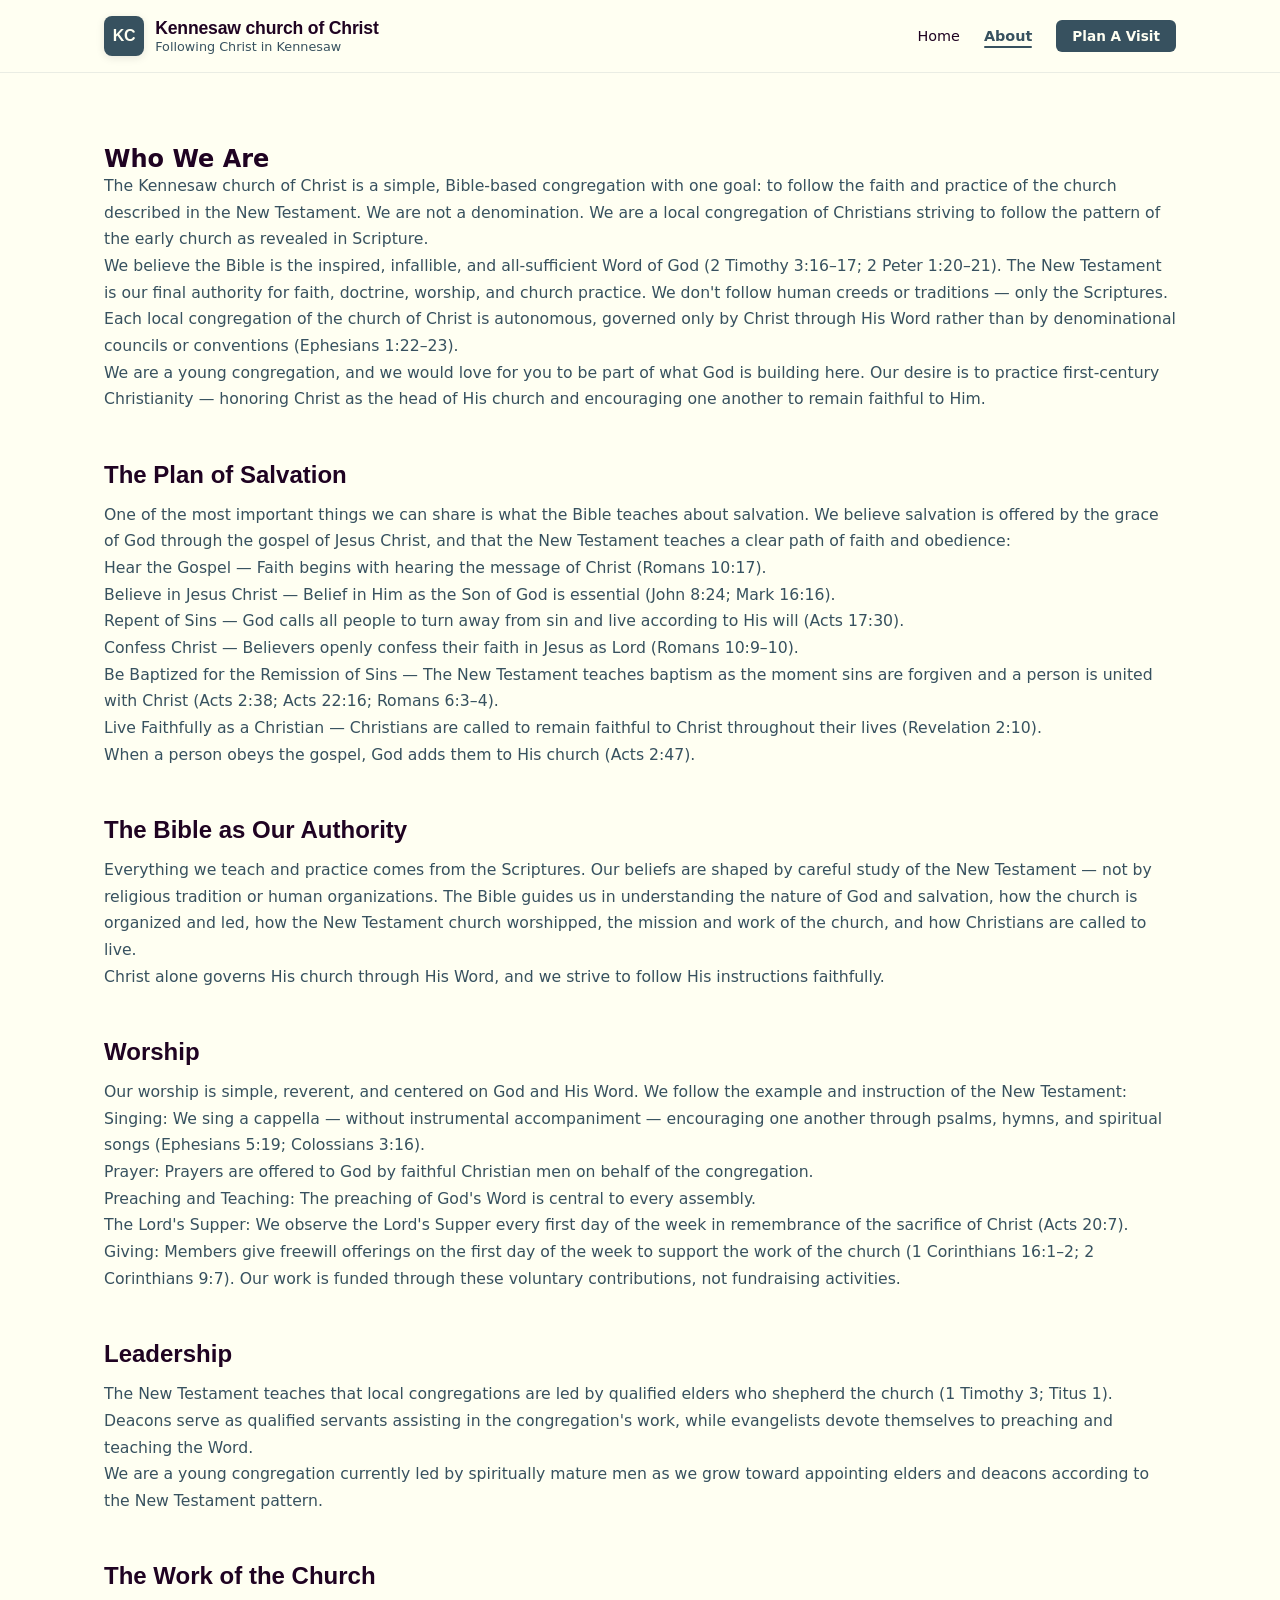
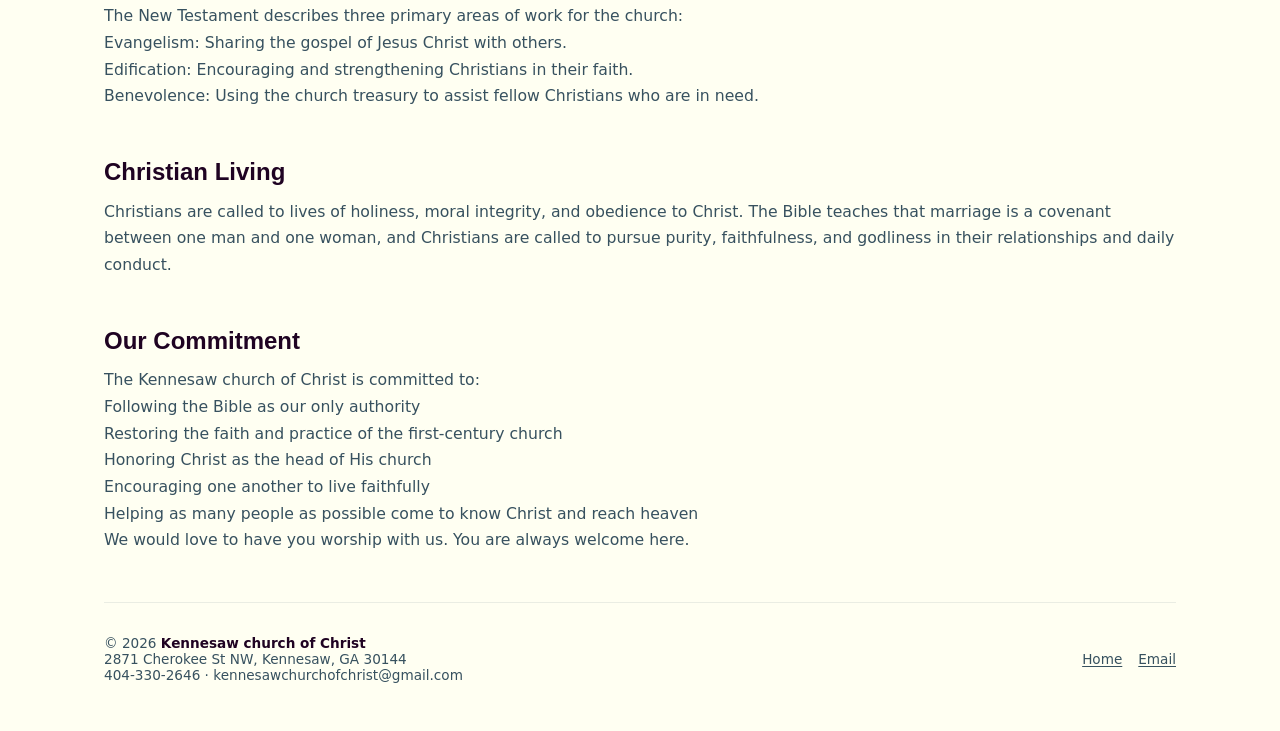
==== about.html @ b1e1a07c "updated church website" ====
<!DOCTYPE html>
<html lang="en">
  <head>
    <meta charset="UTF-8" />
    <meta name="viewport" content="width=device-width, initial-scale=1.0" />
    <title>About &mdash; Kennesaw church of Christ</title>
    <link rel="preconnect" href="https://fonts.googleapis.com" />
    <link rel="preconnect" href="https://fonts.gstatic.com" crossorigin />
    <link
      href="https://fonts.googleapis.com/css2?family=Lora:wght@400;600&family=Source+Sans+3:wght@300;400;600&display=swap"
      rel="stylesheet"
    />
    <link rel="stylesheet" href="style.css" />
  </head>
  <body>
    <header>
      <div class="nav" role="navigation" aria-label="Main navigation">
        <a href="index.html" class="brand">
          <div class="brand-mark" aria-hidden="true">
            <span>KC</span>
          </div>
          <div class="brand-text">
            <span class="brand-name">Kennesaw church of Christ</span>
            <span class="brand-subtitle">Following Christ in Kennesaw</span>
          </div>
        </a>
        <nav>
          <ul>
            <li><a href="index.html">Home</a></li>
            <li><a href="about.html" aria-current="page">About</a></li>
            <li>
              <a href="index.html#service" class="nav-cta">Plan A Visit</a>
            </li>
          </ul>
        </nav>
      </div>
    </header>

    <div class="page">
      <main>
        <section class="section" aria-labelledby="who-we-are">
          <h1 id="who-we-are">Who We Are</h1>
          <p>
            The Kennesaw church of Christ is a simple, Bible-based congregation with one goal: to
            follow the faith and practice of the church described in the New Testament. We are not
            a denomination. We are a local congregation of Christians striving to follow the
            pattern of the early church as revealed in Scripture.
          </p>
          <p>
            We believe the Bible is the inspired, infallible, and all-sufficient Word of God (2
            Timothy 3:16–17; 2 Peter 1:20–21). The New Testament is our final authority for faith,
            doctrine, worship, and church practice. We don't follow human creeds or traditions —
            only the Scriptures.
          </p>
          <p>
            Each local congregation of the church of Christ is autonomous, governed only by Christ
            through His Word rather than by denominational councils or conventions (Ephesians
            1:22–23).
          </p>
          <p>
            We are a young congregation, and we would love for you to be part of what God is
            building here. Our desire is to practice first-century Christianity — honoring Christ
            as the head of His church and encouraging one another to remain faithful to Him.
          </p>
        </section>

        <section class="section" aria-labelledby="plan-of-salvation">
          <h2 id="plan-of-salvation">The Plan of Salvation</h2>
          <p>
            One of the most important things we can share is what the Bible teaches about
            salvation. We believe salvation is offered by the grace of God through the gospel of
            Jesus Christ, and that the New Testament teaches a clear path of faith and obedience:
          </p>
          <p>
            Hear the Gospel — Faith begins with hearing the message of Christ (Romans 10:17).
          </p>
          <p>
            Believe in Jesus Christ — Belief in Him as the Son of God is essential (John 8:24; Mark
            16:16).
          </p>
          <p>
            Repent of Sins — God calls all people to turn away from sin and live according to His
            will (Acts 17:30).
          </p>
          <p>
            Confess Christ — Believers openly confess their faith in Jesus as Lord (Romans 10:9–10).
          </p>
          <p>
            Be Baptized for the Remission of Sins — The New Testament teaches baptism as the moment
            sins are forgiven and a person is united with Christ (Acts 2:38; Acts 22:16; Romans
            6:3–4).
          </p>
          <p>
            Live Faithfully as a Christian — Christians are called to remain faithful to Christ
            throughout their lives (Revelation 2:10).
          </p>
          <p>When a person obeys the gospel, God adds them to His church (Acts 2:47).</p>
        </section>

        <section class="section" aria-labelledby="bible-authority">
          <h2 id="bible-authority">The Bible as Our Authority</h2>
          <p>
            Everything we teach and practice comes from the Scriptures. Our beliefs are shaped by
            careful study of the New Testament — not by religious tradition or human organizations.
            The Bible guides us in understanding the nature of God and salvation, how the church is
            organized and led, how the New Testament church worshipped, the mission and work of the
            church, and how Christians are called to live.
          </p>
          <p>
            Christ alone governs His church through His Word, and we strive to follow His
            instructions faithfully.
          </p>
        </section>

        <section class="section" aria-labelledby="worship">
          <h2 id="worship">Worship</h2>
          <p>
            Our worship is simple, reverent, and centered on God and His Word. We follow the
            example and instruction of the New Testament:
          </p>
          <p>
            Singing: We sing a cappella — without instrumental accompaniment — encouraging one
            another through psalms, hymns, and spiritual songs (Ephesians 5:19; Colossians 3:16).
          </p>
          <p>
            Prayer: Prayers are offered to God by faithful Christian men on behalf of the
            congregation.
          </p>
          <p>Preaching and Teaching: The preaching of God's Word is central to every assembly.</p>
          <p>
            The Lord's Supper: We observe the Lord's Supper every first day of the week in
            remembrance of the sacrifice of Christ (Acts 20:7).
          </p>
          <p>
            Giving: Members give freewill offerings on the first day of the week to support the
            work of the church (1 Corinthians 16:1–2; 2 Corinthians 9:7). Our work is funded through
            these voluntary contributions, not fundraising activities.
          </p>
        </section>

        <section class="section" aria-labelledby="leadership">
          <h2 id="leadership">Leadership</h2>
          <p>
            The New Testament teaches that local congregations are led by qualified elders who
            shepherd the church (1 Timothy 3; Titus 1). Deacons serve as qualified servants
            assisting in the congregation's work, while evangelists devote themselves to preaching
            and teaching the Word.
          </p>
          <p>
            We are a young congregation currently led by spiritually mature men as we grow toward
            appointing elders and deacons according to the New Testament pattern.
          </p>
        </section>

        <section class="section" aria-labelledby="work-of-the-church">
          <h2 id="work-of-the-church">The Work of the Church</h2>
          <p>The New Testament describes three primary areas of work for the church:</p>
          <p>Evangelism: Sharing the gospel of Jesus Christ with others.</p>
          <p>Edification: Encouraging and strengthening Christians in their faith.</p>
          <p>Benevolence: Using the church treasury to assist fellow Christians who are in need.</p>
        </section>

        <section class="section" aria-labelledby="christian-living">
          <h2 id="christian-living">Christian Living</h2>
          <p>
            Christians are called to lives of holiness, moral integrity, and obedience to Christ.
            The Bible teaches that marriage is a covenant between one man and one woman, and
            Christians are called to pursue purity, faithfulness, and godliness in their
            relationships and daily conduct.
          </p>
        </section>

        <section class="section" aria-labelledby="commitment">
          <h2 id="commitment">Our Commitment</h2>
          <p>The Kennesaw church of Christ is committed to:</p>
          <p>Following the Bible as our only authority</p>
          <p>Restoring the faith and practice of the first-century church</p>
          <p>Honoring Christ as the head of His church</p>
          <p>Encouraging one another to live faithfully</p>
          <p>Helping as many people as possible come to know Christ and reach heaven</p>
          <p>We would love to have you worship with us. You are always welcome here.</p>
        </section>
      </main>

      <footer class="footer">
        <span>
          &copy; <span id="year"></span> <strong>Kennesaw church of Christ</strong><br />
          2871 Cherokee St NW, Kennesaw, GA 30144<br />
          404-330-2646 &middot; <a href="mailto:kennesawchurchofchrist@gmail.com">kennesawchurchofchrist@gmail.com</a>
        </span>
        <div class="footer-links">
          <a href="index.html">Home</a>
          <a href="mailto:kennesawchurchofchrist@gmail.com">Email</a>
        </div>
      </footer>
    </div>

    <script>
      document.getElementById("year").textContent = new Date().getFullYear();
    </script>
  </body>
</html>
---- style.css ----
:root {
  --bg-primary: #FFFFF2;
  --bg-secondary: #37515F;
  --accent-dark: #1F0322;
  --accent-bright: #FCA311;
  --text-main: #1F0322;
  --text-muted: #37515F;
  --text-light: #FFFFF2;
}

* {
  box-sizing: border-box;
  margin: 0;
  padding: 0;
}

body {
  font-family: "Inter", "Helvetica Neue", system-ui, -apple-system, BlinkMacSystemFont, "Segoe UI", sans-serif;
  background: var(--bg-primary);
  color: var(--text-main);
  min-height: 100vh;
  display: flex;
  flex-direction: column;
}

a {
  color: inherit;
  text-decoration: none;
}

.page {
  max-width: 1120px;
  margin: 0 auto;
  padding: 1.5rem 1.5rem 3rem;
  flex: 1;
  display: flex;
  flex-direction: column;
}

header {
  position: sticky;
  top: 0;
  z-index: 10;
  background: rgba(255, 255, 242, 0.95);
  backdrop-filter: blur(10px);
  border-bottom: 1px solid rgba(55, 81, 95, 0.1);
}

.nav {
  max-width: 1120px;
  margin: 0 auto;
  padding: 1rem 1.5rem;
  display: flex;
  align-items: center;
  justify-content: space-between;
  gap: 1.5rem;
}

.brand {
  display: flex;
  align-items: center;
  gap: 0.7rem;
}

.brand-mark {
  width: 40px;
  height: 40px;
  border-radius: 8px;
  background: var(--bg-secondary);
  display: flex;
  align-items: center;
  justify-content: center;
  box-shadow: 0 2px 8px rgba(31, 3, 34, 0.1);
}

.brand-mark span {
  font-family: "Inter", sans-serif;
  font-weight: 700;
  font-size: 1rem;
  color: var(--text-light);
  letter-spacing: -0.02em;
}

.brand-text {
  display: flex;
  flex-direction: column;
}

.brand-name {
  font-family: "Inter", sans-serif;
  font-size: 1.1rem;
  font-weight: 600;
  letter-spacing: -0.01em;
}

.brand-subtitle {
  font-size: 0.8rem;
  font-weight: 400;
  color: var(--text-muted);
}

nav ul {
  display: flex;
  align-items: center;
  gap: 1.5rem;
  list-style: none;
  font-size: 0.9rem;
  font-weight: 500;
}

nav a {
  position: relative;
  padding-bottom: 0.15rem;
}

nav a::after {
  content: "";
  position: absolute;
  left: 0;
  bottom: -2px;
  width: 0;
  height: 2px;
  background: var(--bg-secondary);
  border-radius: 2px;
  transition: width 0.2s ease-out;
}

nav a:hover::after,
nav a:focus-visible::after,
nav a[aria-current="page"]::after {
  width: 100%;
}

nav a[aria-current="page"] {
  color: var(--bg-secondary);
  font-weight: 600;
}

.nav-cta {
  padding: 0.5rem 1rem;
  border-radius: 6px;
  background: var(--bg-secondary);
  color: var(--text-light);
  font-size: 0.85rem;
  font-weight: 600;
  transition: all 0.2s ease;
}

.nav-cta:hover {
  background: var(--accent-dark);
  transform: translateY(-1px);
}

main {
  flex: 1;
}

/* Full viewport sections */
.full-viewport {
  min-height: 90vh;
  display: flex;
  align-items: center;
  justify-content: center;
  padding: 2rem 0;
}

.hero {
  display: grid;
  grid-template-columns: minmax(0, 3fr) minmax(0, 2fr);
  gap: 2.5rem;
  align-items: center;
  max-width: 1120px;
  margin: 0 auto;
  padding: 0 1.5rem;
  width: 100%;
}

.hero-content h1 {
  font-family: "Inter", sans-serif;
  font-size: clamp(2.2rem, 4vw, 2.8rem);
  font-weight: 700;
  line-height: 1.1;
  margin-bottom: 1rem;
  color: var(--text-main);
}

.hero-tagline {
  font-size: 1.1rem;
  color: var(--text-muted);
  margin-bottom: 2rem;
}

/* Hero quick info */
.hero-quick-info {
  display: flex;
  gap: 2rem;
  margin-bottom: 2rem;
}

.quick-info-item {
  display: flex;
  align-items: center;
  gap: 0.5rem;
  font-size: 0.95rem;
  color: var(--text-muted);
}

.quick-icon {
  font-size: 1.2rem;
}

/* Scroll indicator */
.scroll-indicator {
  display: flex;
  justify-content: center;
  margin-top: 2rem;
}

.scroll-arrow {
  width: 24px;
  height: 24px;
  border-right: 2px solid var(--text-muted);
  border-bottom: 2px solid var(--text-muted);
  transform: rotate(45deg);
  animation: bounce 2s infinite;
}

@keyframes bounce {
  0%, 20%, 50%, 80%, 100% {
    transform: rotate(45deg) translateY(0);
  }
  40% {
    transform: rotate(45deg) translateY(-10px);
  }
  60% {
    transform: rotate(45deg) translateY(-5px);
  }
}

.hero-button {
  display: inline-flex;
  align-items: center;
  justify-content: center;
  padding: 0.8rem 1.5rem;
  border-radius: 6px;
  border: none;
  background: var(--accent-bright);
  color: var(--text-main);
  font-weight: 600;
  font-size: 0.9rem;
  cursor: pointer;
  transition: all 0.2s ease;
}

.hero-button:hover {
  background: var(--bg-secondary);
  color: var(--text-light);
  transform: translateY(-1px);
}

.hero-side {
  background: var(--bg-secondary);
  border-radius: 12px;
  padding: 2rem;
}

.hero-side p {
  font-size: 0.95rem;
  color: var(--text-light);
  line-height: 1.6;
}

.section {
  margin-top: 3rem;
}

.section h2 {
  font-family: "Inter", sans-serif;
  font-size: 1.5rem;
  font-weight: 600;
  margin-bottom: 0.8rem;
  color: var(--text-main);
}

.section p {
  font-size: 0.98rem;
  color: var(--text-muted);
  line-height: 1.7;
}

.service-card {
  margin-top: 1.5rem;
  padding: 1.5rem;
  border-radius: 12px;
  background: var(--bg-secondary);
  border: 1px solid rgba(55, 81, 95, 0.2);
  display: grid;
  grid-template-columns: repeat(auto-fit, minmax(200px, 1fr));
  gap: 1.5rem;
  transition: all 0.2s ease;
}

.service-card:hover {
  transform: translateY(-2px);
  box-shadow: 0 4px 12px rgba(31, 3, 34, 0.1);
}

.service-item-label {
  font-size: 0.8rem;
  font-weight: 500;
  color: var(--text-light);
  margin-bottom: 0.3rem;
}

.service-item-main {
  font-weight: 600;
  color: var(--text-light);
}

.service-item-sub {
  font-size: 0.85rem;
  color: var(--text-light);
  opacity: 0.9;
  margin-top: 0.2rem;
  font-style: italic;
}

.map-wrapper {
  margin-top: 1rem;
  border-radius: 12px;
  overflow: hidden;
  border: 1px solid rgba(55, 81, 95, 0.2);
  background: var(--bg-primary);
  box-shadow: 0 4px 12px rgba(31, 3, 34, 0.08);
  position: relative;
  z-index: 1;
}

.map-wrapper #map {
  width: 100%;
  min-height: 260px;
  border-radius: 12px;
}

/* Custom marker styling */
.custom-marker {
  background: transparent !important;
  border: none !important;
}

/* Make map tiles lighter for minimal appearance */
.leaflet-tile-pane {
  filter: brightness(1.1) contrast(0.9);
}

/* Hide unnecessary map controls for cleaner look */
.leaflet-control-zoom {
  border: 1px solid rgba(55, 81, 95, 0.2) !important;
  border-radius: 6px !important;
}

.leaflet-control-zoom a {
  background: var(--bg-primary) !important;
  color: var(--text-main) !important;
  border-bottom: 1px solid rgba(55, 81, 95, 0.2) !important;
}

.leaflet-control-zoom a:last-child {
  border-bottom: none !important;
}

/* Map CTA section */
.map-cta-section {
  display: flex;
  justify-content: center;
  padding: 2rem 0;
  margin-top: -1rem;
}

.maps-button {
  display: inline-flex;
  align-items: center;
  justify-content: center;
  padding: 0.8rem 1.5rem;
  border-radius: 8px;
  background: var(--bg-secondary);
  color: var(--text-light);
  text-decoration: none;
  font-weight: 600;
  font-size: 0.95rem;
  transition: all 0.3s ease;
  gap: 0.5rem;
  box-shadow: 0 2px 8px rgba(55, 81, 95, 0.2);
}

.maps-button:hover {
  background: var(--accent-dark);
  transform: translateY(-2px);
  color: var(--text-light);
  box-shadow: 0 4px 16px rgba(55, 81, 95, 0.3);
}

.footer {
  border-top: 1px solid rgba(55, 81, 95, 0.1);
  margin-top: 3rem;
  padding-top: 2rem;
  font-size: 0.85rem;
  color: var(--text-muted);
  display: flex;
  flex-wrap: wrap;
  gap: 1rem;
  justify-content: space-between;
  align-items: center;
}

.footer span strong {
  color: var(--text-main);
}

.footer-links {
  display: flex;
  gap: 1rem;
  flex-wrap: wrap;
}

.footer-links a {
  text-decoration: underline;
  text-decoration-thickness: 1px;
  text-underline-offset: 0.18em;
}

@media (max-width: 900px) {
  .hero {
    grid-template-columns: minmax(0, 1fr);
    gap: 2rem;
    text-align: center;
  }

  .hero-side {
    order: -1;
  }

  .full-viewport {
    padding: 1rem 0;
  }

  .hero {
    padding: 0 1rem;
  }

  .hero-quick-info {
    justify-content: center;
    flex-wrap: wrap;
    gap: 1rem;
  }

  .scroll-indicator {
    margin-top: 1rem;
  }
}

@media (max-width: 720px) {
  .nav {
    padding-inline: 1rem;
  }

  .page {
    padding-inline: 1rem;
  }

  nav ul {
    gap: 0.9rem;
    font-size: 0.82rem;
  }
}
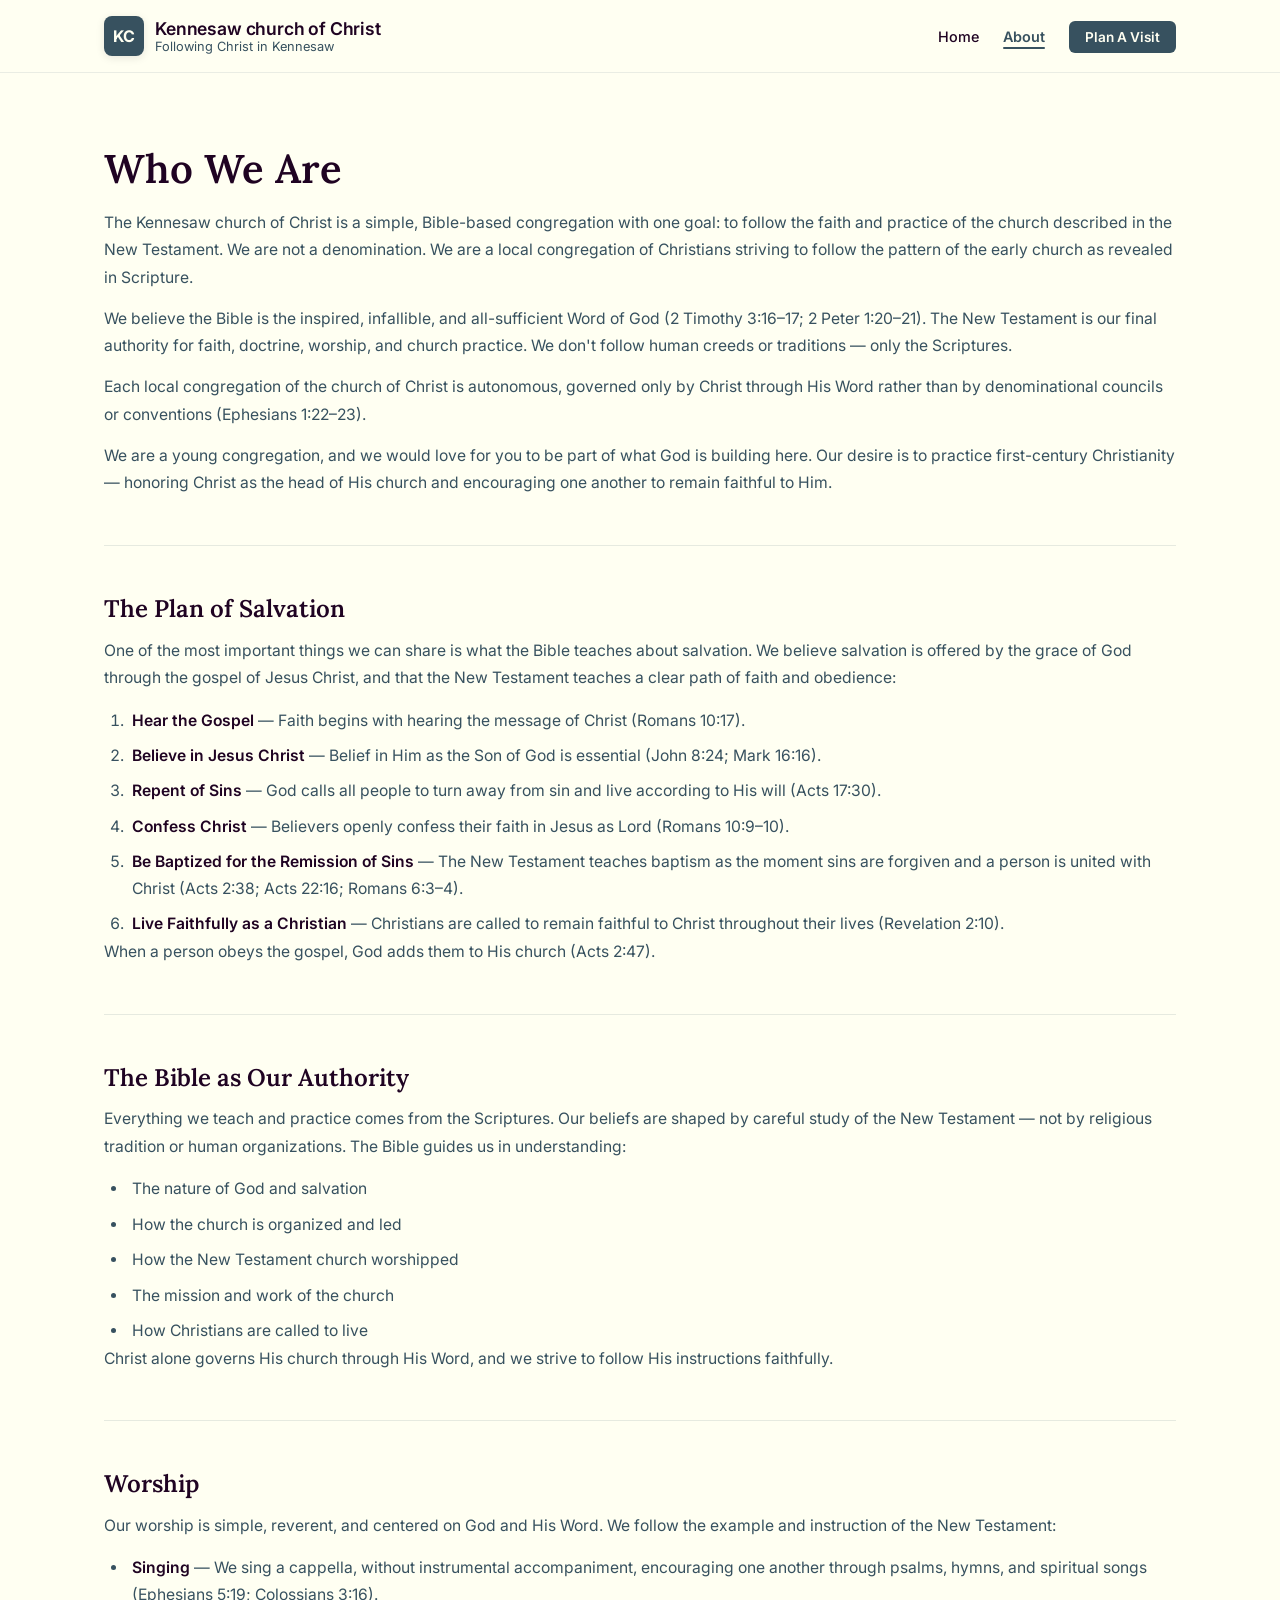
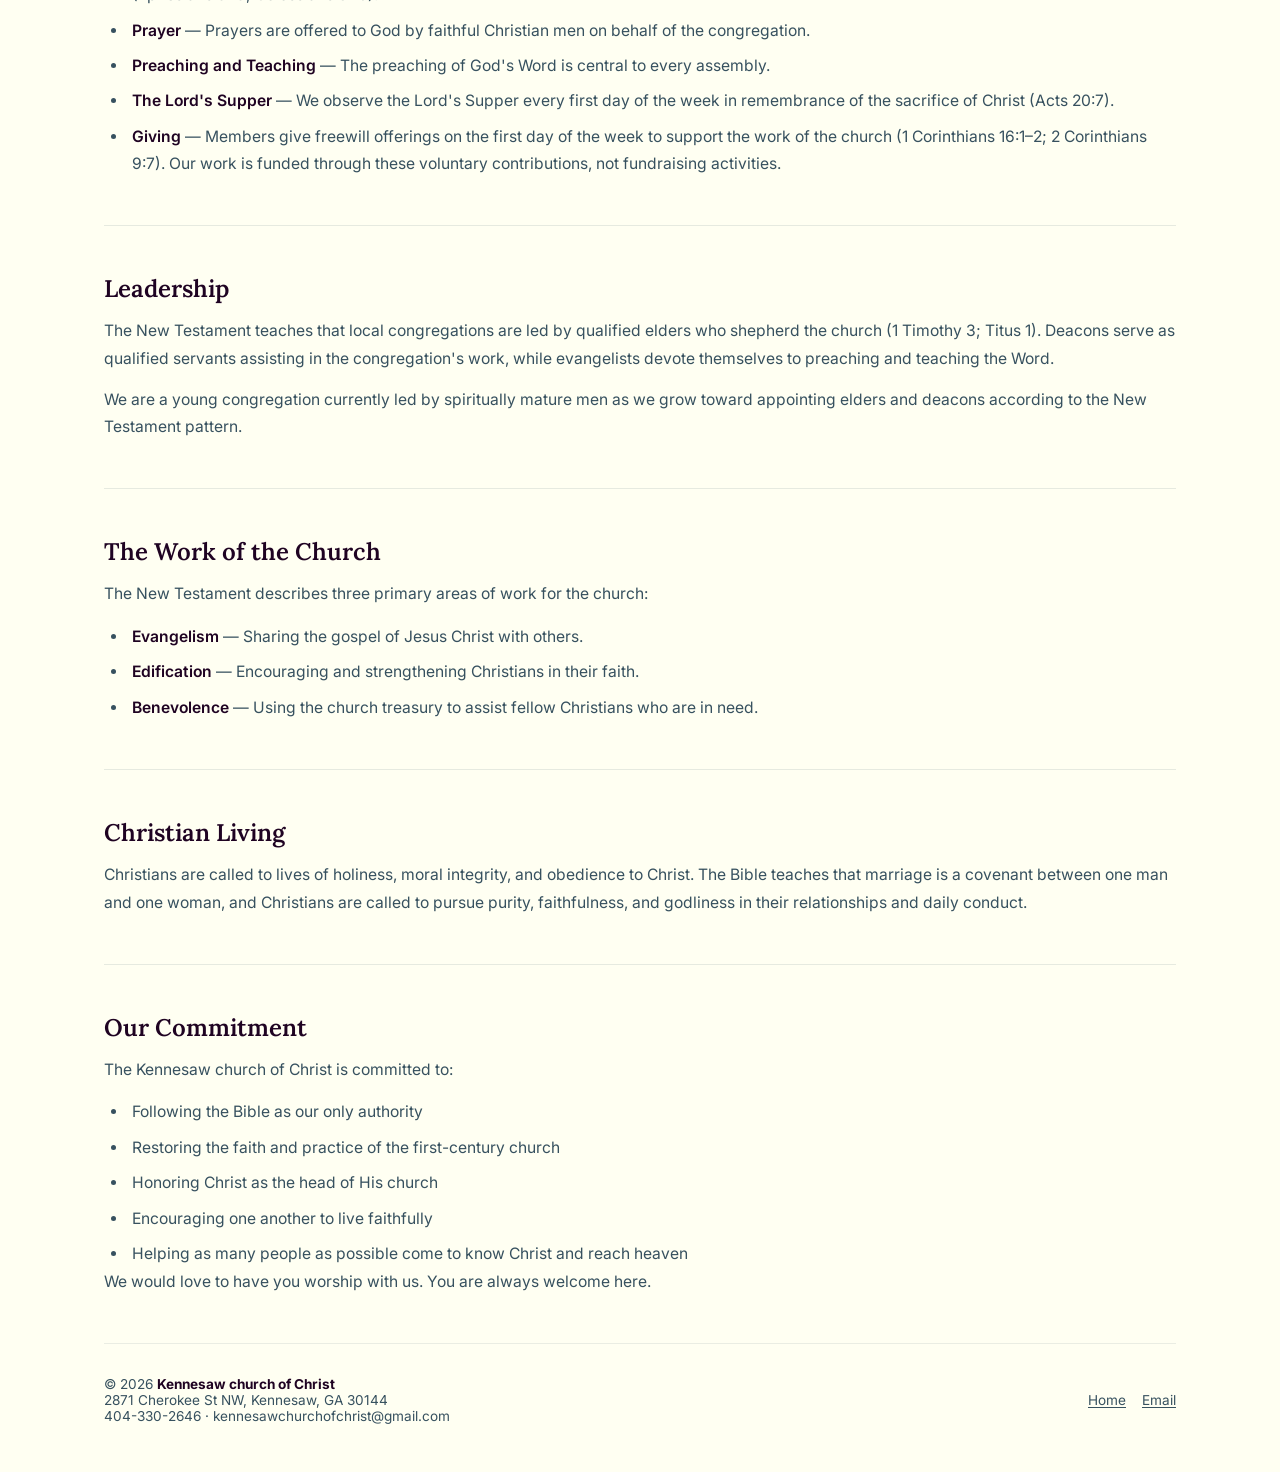
==== commit fbaf8c54: "some design edits" ====
--- a/about.html
+++ b/about.html
@@ -7,7 +7,7 @@
     <link rel="preconnect" href="https://fonts.googleapis.com" />
     <link rel="preconnect" href="https://fonts.gstatic.com" crossorigin />
     <link
-      href="https://fonts.googleapis.com/css2?family=Lora:wght@400;600&family=Source+Sans+3:wght@300;400;600&display=swap"
+      href="https://fonts.googleapis.com/css2?family=Lora:wght@400;600&family=Inter:wght@400;500;600;700&display=swap"
       rel="stylesheet"
     />
     <link rel="stylesheet" href="style.css" />
@@ -35,7 +35,7 @@
         </nav>
       </div>
     </header>
-
+ 
     <div class="page">
       <main>
         <section class="section" aria-labelledby="who-we-are">
@@ -63,7 +63,7 @@
             as the head of His church and encouraging one another to remain faithful to Him.
           </p>
         </section>
-
+ 
         <section class="section" aria-labelledby="plan-of-salvation">
           <h2 id="plan-of-salvation">The Plan of Salvation</h2>
           <p>
@@ -71,73 +71,52 @@
             salvation. We believe salvation is offered by the grace of God through the gospel of
             Jesus Christ, and that the New Testament teaches a clear path of faith and obedience:
           </p>
-          <p>
-            Hear the Gospel — Faith begins with hearing the message of Christ (Romans 10:17).
-          </p>
-          <p>
-            Believe in Jesus Christ — Belief in Him as the Son of God is essential (John 8:24; Mark
-            16:16).
-          </p>
-          <p>
-            Repent of Sins — God calls all people to turn away from sin and live according to His
-            will (Acts 17:30).
-          </p>
-          <p>
-            Confess Christ — Believers openly confess their faith in Jesus as Lord (Romans 10:9–10).
-          </p>
-          <p>
-            Be Baptized for the Remission of Sins — The New Testament teaches baptism as the moment
-            sins are forgiven and a person is united with Christ (Acts 2:38; Acts 22:16; Romans
-            6:3–4).
-          </p>
-          <p>
-            Live Faithfully as a Christian — Christians are called to remain faithful to Christ
-            throughout their lives (Revelation 2:10).
-          </p>
+          <ol>
+            <li><strong>Hear the Gospel</strong> — Faith begins with hearing the message of Christ (Romans 10:17).</li>
+            <li><strong>Believe in Jesus Christ</strong> — Belief in Him as the Son of God is essential (John 8:24; Mark 16:16).</li>
+            <li><strong>Repent of Sins</strong> — God calls all people to turn away from sin and live according to His will (Acts 17:30).</li>
+            <li><strong>Confess Christ</strong> — Believers openly confess their faith in Jesus as Lord (Romans 10:9–10).</li>
+            <li><strong>Be Baptized for the Remission of Sins</strong> — The New Testament teaches baptism as the moment sins are forgiven and a person is united with Christ (Acts 2:38; Acts 22:16; Romans 6:3–4).</li>
+            <li><strong>Live Faithfully as a Christian</strong> — Christians are called to remain faithful to Christ throughout their lives (Revelation 2:10).</li>
+          </ol>
           <p>When a person obeys the gospel, God adds them to His church (Acts 2:47).</p>
         </section>
-
+ 
         <section class="section" aria-labelledby="bible-authority">
           <h2 id="bible-authority">The Bible as Our Authority</h2>
           <p>
             Everything we teach and practice comes from the Scriptures. Our beliefs are shaped by
             careful study of the New Testament — not by religious tradition or human organizations.
-            The Bible guides us in understanding the nature of God and salvation, how the church is
-            organized and led, how the New Testament church worshipped, the mission and work of the
-            church, and how Christians are called to live.
+            The Bible guides us in understanding:
           </p>
+          <ul>
+            <li>The nature of God and salvation</li>
+            <li>How the church is organized and led</li>
+            <li>How the New Testament church worshipped</li>
+            <li>The mission and work of the church</li>
+            <li>How Christians are called to live</li>
+          </ul>
           <p>
             Christ alone governs His church through His Word, and we strive to follow His
             instructions faithfully.
           </p>
         </section>
-
+ 
         <section class="section" aria-labelledby="worship">
           <h2 id="worship">Worship</h2>
           <p>
             Our worship is simple, reverent, and centered on God and His Word. We follow the
             example and instruction of the New Testament:
           </p>
-          <p>
-            Singing: We sing a cappella — without instrumental accompaniment — encouraging one
-            another through psalms, hymns, and spiritual songs (Ephesians 5:19; Colossians 3:16).
-          </p>
-          <p>
-            Prayer: Prayers are offered to God by faithful Christian men on behalf of the
-            congregation.
-          </p>
-          <p>Preaching and Teaching: The preaching of God's Word is central to every assembly.</p>
-          <p>
-            The Lord's Supper: We observe the Lord's Supper every first day of the week in
-            remembrance of the sacrifice of Christ (Acts 20:7).
-          </p>
-          <p>
-            Giving: Members give freewill offerings on the first day of the week to support the
-            work of the church (1 Corinthians 16:1–2; 2 Corinthians 9:7). Our work is funded through
-            these voluntary contributions, not fundraising activities.
-          </p>
+          <ul>
+            <li><strong>Singing</strong> — We sing a cappella, without instrumental accompaniment, encouraging one another through psalms, hymns, and spiritual songs (Ephesians 5:19; Colossians 3:16).</li>
+            <li><strong>Prayer</strong> — Prayers are offered to God by faithful Christian men on behalf of the congregation.</li>
+            <li><strong>Preaching and Teaching</strong> — The preaching of God's Word is central to every assembly.</li>
+            <li><strong>The Lord's Supper</strong> — We observe the Lord's Supper every first day of the week in remembrance of the sacrifice of Christ (Acts 20:7).</li>
+            <li><strong>Giving</strong> — Members give freewill offerings on the first day of the week to support the work of the church (1 Corinthians 16:1–2; 2 Corinthians 9:7). Our work is funded through these voluntary contributions, not fundraising activities.</li>
+          </ul>
         </section>
-
+ 
         <section class="section" aria-labelledby="leadership">
           <h2 id="leadership">Leadership</h2>
           <p>
@@ -151,15 +130,17 @@
             appointing elders and deacons according to the New Testament pattern.
           </p>
         </section>
-
+ 
         <section class="section" aria-labelledby="work-of-the-church">
           <h2 id="work-of-the-church">The Work of the Church</h2>
           <p>The New Testament describes three primary areas of work for the church:</p>
-          <p>Evangelism: Sharing the gospel of Jesus Christ with others.</p>
-          <p>Edification: Encouraging and strengthening Christians in their faith.</p>
-          <p>Benevolence: Using the church treasury to assist fellow Christians who are in need.</p>
+          <ul>
+            <li><strong>Evangelism</strong> — Sharing the gospel of Jesus Christ with others.</li>
+            <li><strong>Edification</strong> — Encouraging and strengthening Christians in their faith.</li>
+            <li><strong>Benevolence</strong> — Using the church treasury to assist fellow Christians who are in need.</li>
+          </ul>
         </section>
-
+ 
         <section class="section" aria-labelledby="christian-living">
           <h2 id="christian-living">Christian Living</h2>
           <p>
@@ -169,19 +150,21 @@
             relationships and daily conduct.
           </p>
         </section>
-
+ 
         <section class="section" aria-labelledby="commitment">
           <h2 id="commitment">Our Commitment</h2>
           <p>The Kennesaw church of Christ is committed to:</p>
-          <p>Following the Bible as our only authority</p>
-          <p>Restoring the faith and practice of the first-century church</p>
-          <p>Honoring Christ as the head of His church</p>
-          <p>Encouraging one another to live faithfully</p>
-          <p>Helping as many people as possible come to know Christ and reach heaven</p>
+          <ul>
+            <li>Following the Bible as our only authority</li>
+            <li>Restoring the faith and practice of the first-century church</li>
+            <li>Honoring Christ as the head of His church</li>
+            <li>Encouraging one another to live faithfully</li>
+            <li>Helping as many people as possible come to know Christ and reach heaven</li>
+          </ul>
           <p>We would love to have you worship with us. You are always welcome here.</p>
         </section>
       </main>
-
+ 
       <footer class="footer">
         <span>
           &copy; <span id="year"></span> <strong>Kennesaw church of Christ</strong><br />
@@ -194,10 +177,9 @@
         </div>
       </footer>
     </div>
-
+ 
     <script>
       document.getElementById("year").textContent = new Date().getFullYear();
     </script>
   </body>
-</html>
-
+</html>
--- a/style.css
+++ b/style.css
@@ -7,13 +7,13 @@
   --text-muted: #37515F;
   --text-light: #FFFFF2;
 }
-
+ 
 * {
   box-sizing: border-box;
   margin: 0;
   padding: 0;
 }
-
+ 
 body {
   font-family: "Inter", "Helvetica Neue", system-ui, -apple-system, BlinkMacSystemFont, "Segoe UI", sans-serif;
   background: var(--bg-primary);
@@ -22,12 +22,12 @@
   display: flex;
   flex-direction: column;
 }
-
+ 
 a {
   color: inherit;
   text-decoration: none;
 }
-
+ 
 .page {
   max-width: 1120px;
   margin: 0 auto;
@@ -36,7 +36,7 @@
   display: flex;
   flex-direction: column;
 }
-
+ 
 header {
   position: sticky;
   top: 0;
@@ -45,7 +45,7 @@
   backdrop-filter: blur(10px);
   border-bottom: 1px solid rgba(55, 81, 95, 0.1);
 }
-
+ 
 .nav {
   max-width: 1120px;
   margin: 0 auto;
@@ -55,13 +55,13 @@
   justify-content: space-between;
   gap: 1.5rem;
 }
-
+ 
 .brand {
   display: flex;
   align-items: center;
   gap: 0.7rem;
 }
-
+ 
 .brand-mark {
   width: 40px;
   height: 40px;
@@ -72,7 +72,7 @@
   justify-content: center;
   box-shadow: 0 2px 8px rgba(31, 3, 34, 0.1);
 }
-
+ 
 .brand-mark span {
   font-family: "Inter", sans-serif;
   font-weight: 700;
@@ -80,25 +80,25 @@
   color: var(--text-light);
   letter-spacing: -0.02em;
 }
-
+ 
 .brand-text {
   display: flex;
   flex-direction: column;
 }
-
+ 
 .brand-name {
   font-family: "Inter", sans-serif;
   font-size: 1.1rem;
   font-weight: 600;
   letter-spacing: -0.01em;
 }
-
+ 
 .brand-subtitle {
   font-size: 0.8rem;
   font-weight: 400;
   color: var(--text-muted);
 }
-
+ 
 nav ul {
   display: flex;
   align-items: center;
@@ -107,13 +107,14 @@
   font-size: 0.9rem;
   font-weight: 500;
 }
-
-nav a {
+ 
+/* Underline animation — excluded from .nav-cta button */
+nav a:not(.nav-cta) {
   position: relative;
   padding-bottom: 0.15rem;
 }
-
-nav a::after {
+ 
+nav a:not(.nav-cta)::after {
   content: "";
   position: absolute;
   left: 0;
@@ -124,18 +125,18 @@
   border-radius: 2px;
   transition: width 0.2s ease-out;
 }
-
-nav a:hover::after,
-nav a:focus-visible::after,
-nav a[aria-current="page"]::after {
+ 
+nav a:not(.nav-cta):hover::after,
+nav a:not(.nav-cta):focus-visible::after,
+nav a:not(.nav-cta)[aria-current="page"]::after {
   width: 100%;
 }
-
+ 
 nav a[aria-current="page"] {
   color: var(--bg-secondary);
   font-weight: 600;
 }
-
+ 
 .nav-cta {
   padding: 0.5rem 1rem;
   border-radius: 6px;
@@ -145,16 +146,16 @@
   font-weight: 600;
   transition: all 0.2s ease;
 }
-
+ 
 .nav-cta:hover {
   background: var(--accent-dark);
   transform: translateY(-1px);
 }
-
+ 
 main {
   flex: 1;
 }
-
+ 
 /* Full viewport sections */
 .full-viewport {
   min-height: 90vh;
@@ -163,7 +164,7 @@
   justify-content: center;
   padding: 2rem 0;
 }
-
+ 
 .hero {
   display: grid;
   grid-template-columns: minmax(0, 3fr) minmax(0, 2fr);
@@ -174,29 +175,29 @@
   padding: 0 1.5rem;
   width: 100%;
 }
-
+ 
 .hero-content h1 {
-  font-family: "Inter", sans-serif;
+  font-family: "Lora", Georgia, "Times New Roman", serif;
   font-size: clamp(2.2rem, 4vw, 2.8rem);
-  font-weight: 700;
-  line-height: 1.1;
+  font-weight: 600;
+  line-height: 1.15;
   margin-bottom: 1rem;
   color: var(--text-main);
 }
-
+ 
 .hero-tagline {
   font-size: 1.1rem;
   color: var(--text-muted);
   margin-bottom: 2rem;
 }
-
+ 
 /* Hero quick info */
 .hero-quick-info {
   display: flex;
   gap: 2rem;
   margin-bottom: 2rem;
 }
-
+ 
 .quick-info-item {
   display: flex;
   align-items: center;
@@ -204,18 +205,18 @@
   font-size: 0.95rem;
   color: var(--text-muted);
 }
-
+ 
 .quick-icon {
   font-size: 1.2rem;
 }
-
+ 
 /* Scroll indicator */
 .scroll-indicator {
   display: flex;
   justify-content: center;
   margin-top: 2rem;
 }
-
+ 
 .scroll-arrow {
   width: 24px;
   height: 24px;
@@ -224,7 +225,7 @@
   transform: rotate(45deg);
   animation: bounce 2s infinite;
 }
-
+ 
 @keyframes bounce {
   0%, 20%, 50%, 80%, 100% {
     transform: rotate(45deg) translateY(0);
@@ -236,7 +237,7 @@
     transform: rotate(45deg) translateY(-5px);
   }
 }
-
+ 
 .hero-button {
   display: inline-flex;
   align-items: center;
@@ -251,43 +252,92 @@
   cursor: pointer;
   transition: all 0.2s ease;
 }
-
+ 
 .hero-button:hover {
   background: var(--bg-secondary);
   color: var(--text-light);
   transform: translateY(-1px);
 }
-
+ 
 .hero-side {
   background: var(--bg-secondary);
   border-radius: 12px;
   padding: 2rem;
 }
-
+ 
 .hero-side p {
   font-size: 0.95rem;
   color: var(--text-light);
   line-height: 1.6;
 }
-
+ 
+/* ── Sections ─────────────────────────────────────────────── */
+ 
 .section {
   margin-top: 3rem;
 }
-
+ 
+/* Subtle divider between sibling sections */
+.section + .section {
+  border-top: 1px solid rgba(55, 81, 95, 0.12);
+  padding-top: 3rem;
+}
+ 
+/* h1 — used as the page title on the About page */
+.section h1 {
+  font-family: "Lora", Georgia, "Times New Roman", serif;
+  font-size: clamp(1.9rem, 3.5vw, 2.5rem);
+  font-weight: 600;
+  line-height: 1.2;
+  margin-bottom: 1rem;
+  color: var(--text-main);
+}
+ 
 .section h2 {
-  font-family: "Inter", sans-serif;
+  font-family: "Lora", Georgia, "Times New Roman", serif;
   font-size: 1.5rem;
   font-weight: 600;
+  line-height: 1.25;
   margin-bottom: 0.8rem;
   color: var(--text-main);
 }
-
+ 
 .section p {
   font-size: 0.98rem;
   color: var(--text-muted);
+  line-height: 1.75;
+}
+ 
+.section p + p {
+  margin-top: 0.85rem;
+}
+ 
+/* Lists within sections (About page) */
+.section ol,
+.section ul {
+  margin-top: 1rem;
+  padding-left: 1.5rem;
+  display: flex;
+  flex-direction: column;
+  gap: 0.55rem;
+}
+ 
+.section ol li,
+.section ul li {
+  font-size: 0.98rem;
+  color: var(--text-muted);
   line-height: 1.7;
-}
-
+  padding-left: 0.25rem;
+}
+ 
+.section ol li strong,
+.section ul li strong {
+  color: var(--text-main);
+  font-weight: 600;
+}
+ 
+/* ── Service card ─────────────────────────────────────────── */
+ 
 .service-card {
   margin-top: 1.5rem;
   padding: 1.5rem;
@@ -299,32 +349,38 @@
   gap: 1.5rem;
   transition: all 0.2s ease;
 }
-
+ 
 .service-card:hover {
   transform: translateY(-2px);
   box-shadow: 0 4px 12px rgba(31, 3, 34, 0.1);
 }
-
+ 
 .service-item-label {
   font-size: 0.8rem;
   font-weight: 500;
   color: var(--text-light);
+  opacity: 0.75;
   margin-bottom: 0.3rem;
-}
-
+  text-transform: uppercase;
+  letter-spacing: 0.04em;
+}
+ 
 .service-item-main {
   font-weight: 600;
   color: var(--text-light);
-}
-
+  font-size: 1.05rem;
+}
+ 
 .service-item-sub {
   font-size: 0.85rem;
   color: var(--text-light);
-  opacity: 0.9;
+  opacity: 0.8;
   margin-top: 0.2rem;
   font-style: italic;
 }
-
+ 
+/* ── Map ──────────────────────────────────────────────────── */
+ 
 .map-wrapper {
   margin-top: 1rem;
   border-radius: 12px;
@@ -335,40 +391,37 @@
   position: relative;
   z-index: 1;
 }
-
+ 
 .map-wrapper #map {
   width: 100%;
   min-height: 260px;
   border-radius: 12px;
 }
-
-/* Custom marker styling */
+ 
 .custom-marker {
   background: transparent !important;
   border: none !important;
 }
-
-/* Make map tiles lighter for minimal appearance */
+ 
 .leaflet-tile-pane {
   filter: brightness(1.1) contrast(0.9);
 }
-
-/* Hide unnecessary map controls for cleaner look */
+ 
 .leaflet-control-zoom {
   border: 1px solid rgba(55, 81, 95, 0.2) !important;
   border-radius: 6px !important;
 }
-
+ 
 .leaflet-control-zoom a {
   background: var(--bg-primary) !important;
   color: var(--text-main) !important;
   border-bottom: 1px solid rgba(55, 81, 95, 0.2) !important;
 }
-
+ 
 .leaflet-control-zoom a:last-child {
   border-bottom: none !important;
 }
-
+ 
 /* Map CTA section */
 .map-cta-section {
   display: flex;
@@ -376,7 +429,7 @@
   padding: 2rem 0;
   margin-top: -1rem;
 }
-
+ 
 .maps-button {
   display: inline-flex;
   align-items: center;
@@ -392,14 +445,16 @@
   gap: 0.5rem;
   box-shadow: 0 2px 8px rgba(55, 81, 95, 0.2);
 }
-
+ 
 .maps-button:hover {
   background: var(--accent-dark);
   transform: translateY(-2px);
   color: var(--text-light);
   box-shadow: 0 4px 16px rgba(55, 81, 95, 0.3);
 }
-
+ 
+/* ── Footer ───────────────────────────────────────────────── */
+ 
 .footer {
   border-top: 1px solid rgba(55, 81, 95, 0.1);
   margin-top: 3rem;
@@ -412,65 +467,66 @@
   justify-content: space-between;
   align-items: center;
 }
-
+ 
 .footer span strong {
   color: var(--text-main);
 }
-
+ 
 .footer-links {
   display: flex;
   gap: 1rem;
   flex-wrap: wrap;
 }
-
+ 
 .footer-links a {
   text-decoration: underline;
   text-decoration-thickness: 1px;
   text-underline-offset: 0.18em;
 }
-
+ 
+/* ── Responsive ───────────────────────────────────────────── */
+ 
 @media (max-width: 900px) {
   .hero {
     grid-template-columns: minmax(0, 1fr);
     gap: 2rem;
     text-align: center;
   }
-
+ 
   .hero-side {
     order: -1;
   }
-
+ 
   .full-viewport {
     padding: 1rem 0;
   }
-
+ 
   .hero {
     padding: 0 1rem;
   }
-
+ 
   .hero-quick-info {
     justify-content: center;
     flex-wrap: wrap;
     gap: 1rem;
   }
-
+ 
   .scroll-indicator {
     margin-top: 1rem;
   }
 }
-
+ 
 @media (max-width: 720px) {
   .nav {
     padding-inline: 1rem;
   }
-
+ 
   .page {
     padding-inline: 1rem;
   }
-
+ 
   nav ul {
     gap: 0.9rem;
     font-size: 0.82rem;
   }
-}
-
+}
